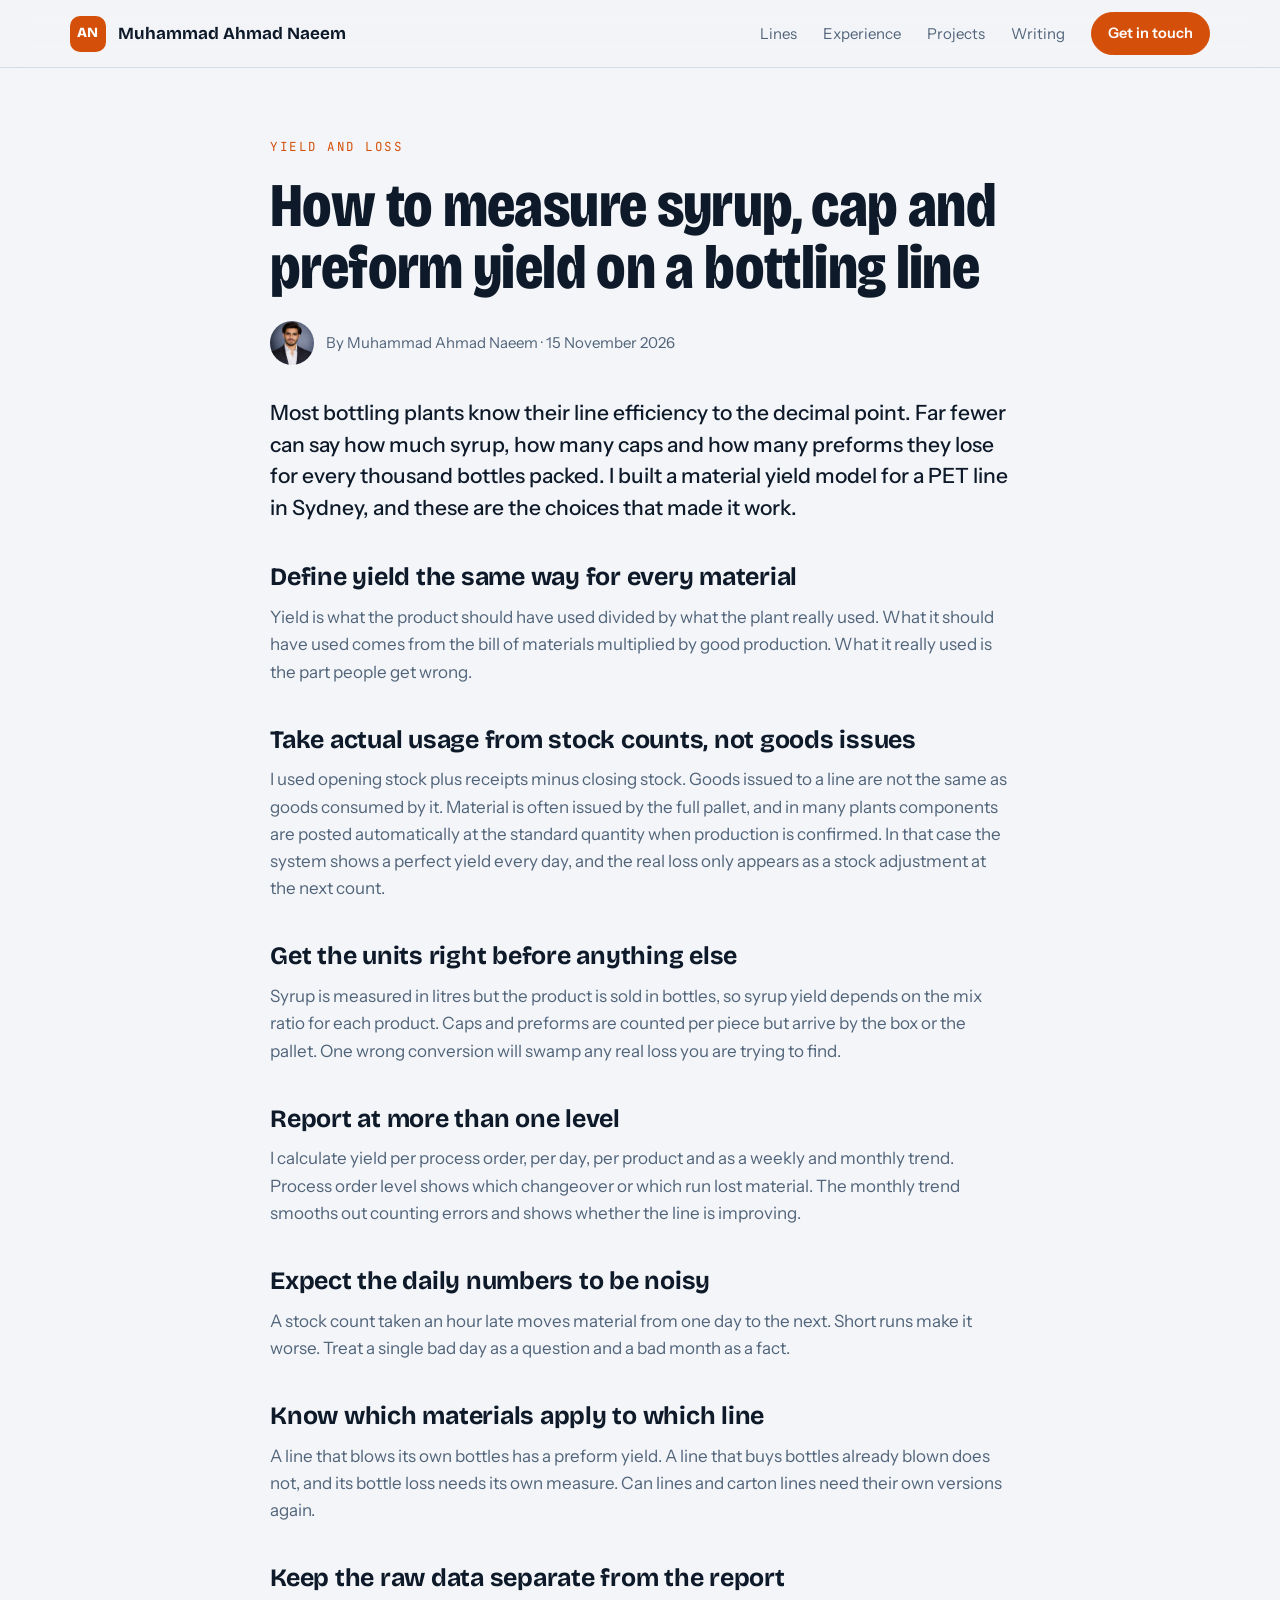
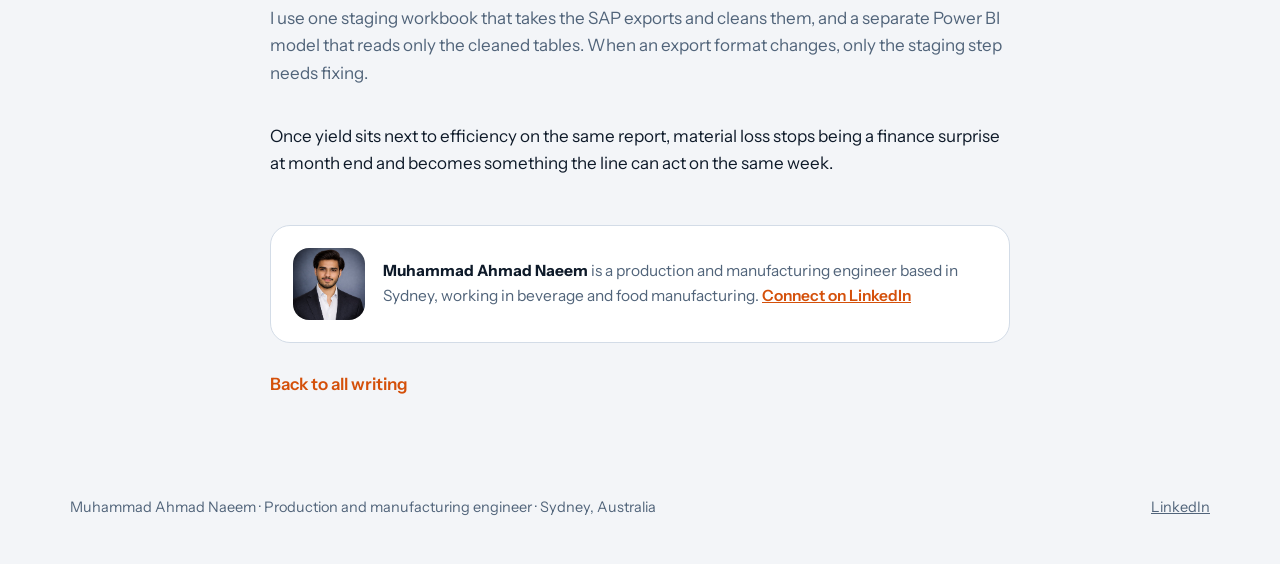
==== measuring-material-yield-on-a-bottling-line.html @ 39c2a329 "Publish personal site" ====
<!DOCTYPE html>
<html lang="en-AU"><head><meta charset="utf-8"><meta name="viewport" content="width=device-width,initial-scale=1,viewport-fit=cover"><meta name="claude:viewport-fit-sides" content="cover"><title>How to measure syrup, cap and preform yield on a bottling line | Muhammad Ahmad Naeem</title><meta name="description" content="The choices that make a material yield model work on a PET line, starting with stock counts instead of goods issues."><meta name="author" content="Muhammad Ahmad Naeem"><link rel="canonical" href="https://ahmadnaeempbc.github.io/measuring-material-yield-on-a-bottling-line.html"><link rel="icon" href="data:image/svg+xml,%3Csvg xmlns='http://www.w3.org/2000/svg' viewBox='0 0 64 64'%3E%3Crect width='64' height='64' rx='14' fill='%23ff7a1a'/%3E%3Ctext x='32' y='43' font-family='Arial,sans-serif' font-weight='700' font-size='28' text-anchor='middle' fill='%230b1420'%3EAN%3C/text%3E%3C/svg%3E"><meta property="og:type" content="article"><meta property="og:title" content="How to measure syrup, cap and preform yield on a bottling line | Muhammad Ahmad Naeem"><meta property="og:description" content="The choices that make a material yield model work on a PET line, starting with stock counts instead of goods issues."><meta property="og:url" content="https://ahmadnaeempbc.github.io/measuring-material-yield-on-a-bottling-line.html"><meta property="og:image" content="https://ahmadnaeempbc.github.io/portrait.jpg"><meta property="og:site_name" content="Muhammad Ahmad Naeem"><meta name="twitter:card" content="summary"><link rel="preconnect" href="https://fonts.googleapis.com"><link rel="preconnect" href="https://fonts.gstatic.com" crossorigin><link rel="stylesheet" href="https://fonts.googleapis.com/css2?family=Bricolage+Grotesque:opsz,wdth,wght@12..96,75..100,400..800&family=Instrument+Sans:wght@400..700&family=JetBrains+Mono:wght@400;500&display=swap"><link rel="stylesheet" href="site.css"><script type="application/ld+json">{"@context": "https://schema.org", "@type": "Article", "headline": "How to measure syrup, cap and preform yield on a bottling line", "description": "The choices that make a material yield model work on a PET line, starting with stock counts instead of goods issues.", "datePublished": "2026-11-15", "dateModified": "2026-11-15", "mainEntityOfPage": "https://ahmadnaeempbc.github.io/measuring-material-yield-on-a-bottling-line.html", "image": "https://ahmadnaeempbc.github.io/portrait.jpg", "author": {"@type": "Person", "@id": "https://ahmadnaeempbc.github.io/#person", "name": "Muhammad Ahmad Naeem", "url": "https://ahmadnaeempbc.github.io/"}}</script></head><body><header class="nav"><div class="wrap"><a class="brand" href="./index.html"><span class="mark">AN</span><span class="full">Muhammad Ahmad Naeem</span></a><nav aria-label="Sections"><a href="./index.html#lines">Lines</a><a href="./index.html#experience">Experience</a><a href="./index.html#work">Projects</a><a href="./index.html#writing">Writing</a><a class="btn solid sm" href="https://www.linkedin.com/in/m-ahmad-naeem-/" rel="me noopener">Get in touch</a></nav></div></header><main class="article"><div class="wrap"><span class="eyebrow">Yield and loss</span><h1>How to measure syrup, cap and preform yield on a bottling line</h1><div class="byline"><img src="portrait.jpg" alt=""><span>By Muhammad Ahmad Naeem · 15 November 2026</span></div><p class="standfirst">Most bottling plants know their line efficiency to the decimal point. Far fewer can say how much syrup, how many caps and how many preforms they lose for every thousand bottles packed. I built a material yield model for a PET line in Sydney, and these are the choices that made it work.</p><h2>Define yield the same way for every material</h2><p class="body">Yield is what the product should have used divided by what the plant really used. What it should have used comes from the bill of materials multiplied by good production. What it really used is the part people get wrong.</p><h2>Take actual usage from stock counts, not goods issues</h2><p class="body">I used opening stock plus receipts minus closing stock. Goods issued to a line are not the same as goods consumed by it. Material is often issued by the full pallet, and in many plants components are posted automatically at the standard quantity when production is confirmed. In that case the system shows a perfect yield every day, and the real loss only appears as a stock adjustment at the next count.</p><h2>Get the units right before anything else</h2><p class="body">Syrup is measured in litres but the product is sold in bottles, so syrup yield depends on the mix ratio for each product. Caps and preforms are counted per piece but arrive by the box or the pallet. One wrong conversion will swamp any real loss you are trying to find.</p><h2>Report at more than one level</h2><p class="body">I calculate yield per process order, per day, per product and as a weekly and monthly trend. Process order level shows which changeover or which run lost material. The monthly trend smooths out counting errors and shows whether the line is improving.</p><h2>Expect the daily numbers to be noisy</h2><p class="body">A stock count taken an hour late moves material from one day to the next. Short runs make it worse. Treat a single bad day as a question and a bad month as a fact.</p><h2>Know which materials apply to which line</h2><p class="body">A line that blows its own bottles has a preform yield. A line that buys bottles already blown does not, and its bottle loss needs its own measure. Can lines and carton lines need their own versions again.</p><h2>Keep the raw data separate from the report</h2><p class="body">I use one staging workbook that takes the SAP exports and cleans them, and a separate Power BI model that reads only the cleaned tables. When an export format changes, only the staging step needs fixing.</p><p class="body" style="margin-top:36px;color:var(--ink)">Once yield sits next to efficiency on the same report, material loss stops being a finance surprise at month end and becomes something the line can act on the same week.</p><div class="author"><img src="portrait.jpg" alt="Portrait of Muhammad Ahmad Naeem"><p><b style="color:var(--ink)">Muhammad Ahmad Naeem</b> is a production and manufacturing engineer based in Sydney, working in beverage and food manufacturing. <a href="https://www.linkedin.com/in/m-ahmad-naeem-/" rel="me noopener">Connect on LinkedIn</a></p></div><a class="back" href="./index.html#writing">Back to all writing</a></div></main><div style="height:64px"></div><footer><div class="wrap"><span>Muhammad Ahmad Naeem · Production and manufacturing engineer · Sydney, Australia</span><a href="https://www.linkedin.com/in/m-ahmad-naeem-/" rel="me noopener">LinkedIn</a></div></footer></body></html>
---- site.css ----
/* Layout: a plant floor at night. Deep navy ground, one high visibility orange, yellow lane marking on the moving belt. */
:root{
  --bg:#0b1420; --bg2:#0f1b2b; --surface:#142235; --line:#243850; --ink:#eef3f8; --muted:#9db0c6;
  --accent:#ff7a1a; --accent-ink:#1b0d02; --steel:#8fb4e0; --lane:#f6c945; --shadow:0 24px 60px -28px rgba(0,0,0,.7);
  --display:"Bricolage Grotesque","Arial Narrow",Arial,sans-serif;
  --body:"Instrument Sans","Segoe UI",system-ui,sans-serif;
  --mono:"JetBrains Mono",ui-monospace,Menlo,Consolas,monospace;
  color-scheme:dark;
}
@media (prefers-color-scheme: light){
  :root:not([data-theme="dark"]){
    --bg:#f3f5f8; --bg2:#e8edf3; --surface:#ffffff; --line:#d3dce7; --ink:#0e1a29; --muted:#51647a;
    --accent:#d4500a; --accent-ink:#ffffff; --steel:#2f5d94; --lane:#c79a06; --shadow:0 24px 50px -30px rgba(14,26,41,.35); color-scheme:light;
  }
}
:root[data-theme="light"]{
  --bg:#f3f5f8; --bg2:#e8edf3; --surface:#ffffff; --line:#d3dce7; --ink:#0e1a29; --muted:#51647a;
  --accent:#d4500a; --accent-ink:#ffffff; --steel:#2f5d94; --lane:#c79a06; --shadow:0 24px 50px -30px rgba(14,26,41,.35); color-scheme:light;
}
*{box-sizing:border-box}
html{-webkit-text-size-adjust:100%;scroll-behavior:smooth;scroll-padding-top:84px}
body{margin:0;background:var(--bg);color:var(--ink);font-family:var(--body);font-size:17px;line-height:1.6;-webkit-font-smoothing:antialiased}
img{max-width:100%;display:block}
a{color:inherit}
.wrap{max-width:1180px;margin-inline:auto;padding-left:max(20px,env(safe-area-inset-left,0px));padding-right:max(20px,env(safe-area-inset-right,0px))}
h1,h2,h3{font-family:var(--display);margin:0;line-height:1.05;text-wrap:balance;letter-spacing:-.01em}
p{margin:0}
:focus-visible{outline:2px solid var(--accent);outline-offset:3px;border-radius:4px}
.eyebrow{font-family:var(--mono);font-size:12.5px;letter-spacing:.12em;text-transform:uppercase;color:var(--accent)}
.muted{color:var(--muted)}

/* nav */
.nav{position:sticky;top:env(safe-area-inset-top,0px);z-index:20;background:color-mix(in srgb,var(--bg) 82%,transparent);backdrop-filter:blur(14px);-webkit-backdrop-filter:blur(14px);border-bottom:1px solid var(--line)}
.nav .wrap{display:flex;align-items:center;justify-content:space-between;gap:16px;padding-block:12px}
.brand{display:flex;align-items:center;gap:12px;text-decoration:none;font-family:var(--display);font-weight:700;font-size:17px}
.mark{display:grid;place-items:center;width:36px;height:36px;border-radius:10px;background:var(--accent);color:var(--accent-ink);font-size:14px;font-weight:800;letter-spacing:.02em}
.nav nav{display:flex;align-items:center;gap:26px}
.nav nav a{font-size:15px;color:var(--muted);text-decoration:none}
.nav nav a:hover{color:var(--ink)}
.btn{display:inline-flex;align-items:center;gap:10px;padding:13px 22px;border-radius:999px;font-weight:600;font-size:15.5px;text-decoration:none;border:1.5px solid var(--accent);transition:transform .15s,background-color .15s,color .15s}
.btn.solid{background:var(--accent);color:var(--accent-ink)}
.btn.line{color:var(--ink);border-color:var(--line)}
.btn:hover{transform:translateY(-2px)}
.btn.line:hover{border-color:var(--accent)}
.btn.sm{padding:9px 16px;font-size:14.5px}
.arrow{width:16px;height:16px;flex:none}

/* hero */
.hero{position:relative;overflow:hidden;background:
  linear-gradient(var(--bg),transparent 30%),
  linear-gradient(to right,color-mix(in srgb,var(--line) 55%,transparent) 1px,transparent 1px) 0 0/56px 56px,
  linear-gradient(to bottom,color-mix(in srgb,var(--line) 55%,transparent) 1px,transparent 1px) 0 0/56px 56px,var(--bg)}
.hero::after{content:"";position:absolute;inset:auto 0 0 0;height:160px;background:linear-gradient(transparent,var(--bg));pointer-events:none}
.hero .wrap{position:relative;z-index:1;display:grid;grid-template-columns:minmax(0,1.15fr) minmax(0,.85fr);gap:56px;align-items:center;padding-block:72px 84px}
.status{display:inline-flex;align-items:center;gap:10px;padding:7px 14px 7px 12px;border:1px solid var(--line);border-radius:999px;background:var(--surface);font-family:var(--mono);font-size:12.5px;letter-spacing:.06em;text-transform:uppercase;color:var(--muted)}
.status i{width:8px;height:8px;border-radius:50%;background:var(--accent);box-shadow:0 0 0 0 color-mix(in srgb,var(--accent) 60%,transparent)}
.hero h1{margin-top:22px;font-size:clamp(46px,7.6vw,96px);font-weight:800;font-stretch:80%;line-height:.94;letter-spacing:-.02em}
.hero h1 span{display:block}
.hero h1 .hl{color:var(--accent)}
.hero .lede{margin-top:24px;font-size:clamp(19px,2.1vw,23px);line-height:1.42;font-weight:500;max-width:34ch}
.hero .about{margin-top:16px;max-width:54ch;color:var(--muted)}
.cta{display:flex;flex-wrap:wrap;gap:12px;margin-top:30px}
.firms{margin-top:38px;display:flex;flex-wrap:wrap;gap:8px 22px;align-items:baseline;font-family:var(--display);font-weight:700;font-size:19px;color:var(--muted)}
.firms small{font-family:var(--mono);font-weight:400;font-size:12px;letter-spacing:.1em;text-transform:uppercase;width:100%}
.shot{position:relative;min-width:0;max-width:440px;justify-self:end;width:100%}
.shot::before{content:"";position:absolute;inset:26px -18px -18px 26px;border-radius:30px;background:var(--accent)}
.shot img{position:relative;width:100%;height:auto;aspect-ratio:1/1.08;object-fit:cover;border-radius:30px;box-shadow:var(--shadow)}
.chip{position:absolute;z-index:2;background:var(--surface);border:1px solid var(--line);border-radius:14px;padding:11px 15px;box-shadow:var(--shadow);font-size:13.5px;line-height:1.3;color:var(--muted)}
.chip b{display:block;font-family:var(--display);font-size:21px;font-weight:800;color:var(--ink);font-variant-numeric:tabular-nums}
.chip.c1{left:-34px;top:12%}.chip.c2{right:-26px;top:52%}.chip.c3{left:-20px;bottom:-6px}

/* belt */
.belt{background:var(--bg2);border-block:1px solid var(--line);overflow:hidden;position:relative}
.belt::before,.belt::after{content:"";position:absolute;left:0;right:0;height:3px;background:repeating-linear-gradient(90deg,var(--lane) 0 30px,transparent 30px 48px)}
.belt::before{top:7px}.belt::after{bottom:7px}
.track{display:flex;width:max-content;padding-block:24px;animation:run 46s linear infinite}
.track ul{display:flex;list-style:none;margin:0;padding:0}
.track li{display:flex;align-items:center;gap:28px;padding-right:28px;font-family:var(--display);font-weight:700;font-stretch:88%;font-size:clamp(20px,2.6vw,30px);white-space:nowrap}
.track li::after{content:"";width:9px;height:9px;background:var(--accent);transform:rotate(45deg);flex:none}
@keyframes run{to{transform:translateX(-50%)}}

/* sections */
section{padding-block:84px 0}
.head{display:grid;gap:14px;max-width:760px}
.head h2{font-size:clamp(32px,4.6vw,54px);font-weight:800;font-stretch:84%}
.head p{color:var(--muted);font-size:18px}

.stats{display:grid;grid-template-columns:repeat(4,minmax(0,1fr));gap:0;margin-top:0;border:1px solid var(--line);border-radius:22px;background:var(--surface);overflow:hidden}
.stats div{padding:28px 26px;border-left:1px solid var(--line)}
.stats div:first-child{border-left:0}
.stats b{display:block;font-family:var(--display);font-weight:800;font-stretch:80%;font-size:clamp(34px,4.4vw,54px);line-height:1;font-variant-numeric:tabular-nums}
.stats b em{font-style:normal;color:var(--accent);font-size:.55em;margin-left:4px}
.stats div>span{display:block;margin-top:10px;color:var(--muted);font-size:14.5px;line-height:1.4}

.grid3{display:grid;grid-template-columns:repeat(3,minmax(0,1fr));gap:18px;margin-top:40px}
.card{background:var(--surface);border:1px solid var(--line);border-radius:20px;padding:26px;min-width:0;transition:border-color .2s,transform .2s}
.card:hover{border-color:var(--accent);transform:translateY(-3px)}
.card svg{width:34px;height:34px;color:var(--accent)}
.card h3{font-size:22px;font-weight:700;margin-top:18px}
.card p{margin-top:10px;color:var(--muted);font-size:15.5px;line-height:1.55}

.split{display:grid;grid-template-columns:minmax(0,.8fr) minmax(0,1.2fr);gap:56px;margin-top:44px;align-items:start}
.pin{position:sticky;top:96px}
figure{margin:0;position:relative;border-radius:22px;overflow:hidden;background:var(--bg2)}
figure img{width:100%;height:100%;object-fit:cover}
figcaption{position:absolute;inset:auto 0 0 0;padding:44px 18px 14px;background:linear-gradient(transparent,rgba(5,10,18,.86));color:#f2f5f9;font-family:var(--mono);font-size:12px;letter-spacing:.06em;text-transform:uppercase}
.tl{list-style:none;margin:0;padding:0;border-left:2px solid var(--line)}
.tl>li{position:relative;padding:0 0 38px 30px}
.tl>li:last-child{padding-bottom:0}
.tl>li::before{content:"";position:absolute;left:-8px;top:6px;width:14px;height:14px;border-radius:50%;background:var(--bg);border:3px solid var(--accent)}
.tl .when{font-family:var(--mono);font-size:12.5px;letter-spacing:.06em;text-transform:uppercase;color:var(--muted)}
.tl h3{font-size:24px;font-weight:700;margin-top:6px}
.tl .co{margin-top:4px;color:var(--steel);font-weight:600}
.tl ul{margin:12px 0 0;padding-left:18px;color:var(--muted);font-size:15.5px;display:grid;gap:6px}

.proj{display:grid;grid-template-columns:repeat(2,minmax(0,1fr));gap:18px;margin-top:40px}
.proj .card{display:grid;grid-template-rows:auto auto 1fr auto;gap:0}
.tag{font-family:var(--mono);font-size:12px;letter-spacing:.08em;text-transform:uppercase;color:var(--steel)}
.proj h3{margin-top:12px;font-size:24px}
.result{margin-top:20px;padding-top:16px;border-top:1px dashed var(--line);font-size:15px;color:var(--muted)}
.result b{font-family:var(--display);font-size:26px;font-weight:800;color:var(--accent);margin-right:8px;font-variant-numeric:tabular-nums}

.gallery{display:grid;grid-template-columns:repeat(12,minmax(0,1fr));grid-auto-rows:150px;gap:14px;margin-top:40px}
.gallery figure:nth-child(1){grid-column:span 5;grid-row:span 3}
.gallery figure:nth-child(2){grid-column:span 4;grid-row:span 2}
.gallery figure:nth-child(3){grid-column:span 3;grid-row:span 2}
.gallery figure:nth-child(4){grid-column:span 3;grid-row:span 2}
.gallery figure:nth-child(5){grid-column:span 4;grid-row:span 2}
.gallery figure:nth-child(6){grid-column:span 5;grid-row:span 1;display:grid;place-items:center;padding:20px;text-align:center}
.gallery figure:nth-child(6) p{font-family:var(--display);font-weight:700;font-size:20px;line-height:1.2}
.gallery img{transition:transform .5s}
.gallery figure:hover img{transform:scale(1.04)}

.two{display:grid;grid-template-columns:repeat(2,minmax(0,1fr));gap:18px;margin-top:40px}
.list{list-style:none;margin:16px 0 0;padding:0}
.list li{display:grid;grid-template-columns:minmax(0,1fr);gap:2px;padding:14px 0;border-top:1px solid var(--line)}
.list b{font-weight:600}
.list span{color:var(--muted);font-size:15px}
.pills{display:flex;flex-wrap:wrap;gap:8px;margin-top:14px}
.pills li{list-style:none;padding:7px 13px;border:1px solid var(--line);border-radius:999px;font-size:14.5px;background:var(--bg2)}
.pills{padding:0}

.posts{display:grid;grid-template-columns:repeat(3,minmax(0,1fr));gap:18px;margin-top:40px}
.posts a{text-decoration:none;display:grid;grid-template-rows:auto 1fr auto;gap:14px}
.posts h3{font-size:22px;line-height:1.15;margin-top:0}
.posts .more{color:var(--accent);font-weight:600;font-size:15px}

.facts{margin:36px 0 0;display:grid;grid-template-columns:repeat(2,minmax(0,1fr));gap:0 48px}
.facts div{padding:18px 0;border-top:1px solid var(--line)}
.facts dt{font-family:var(--display);font-weight:700;font-size:18px}
.facts dd{margin:6px 0 0;color:var(--muted);font-size:15.5px}

.call{margin-top:84px}
.call .box{position:relative;overflow:hidden;border-radius:28px;background:var(--accent);color:var(--accent-ink);padding:56px;display:grid;grid-template-columns:minmax(0,1fr) auto;gap:32px;align-items:center}
.call h2{font-size:clamp(30px,4.6vw,54px);font-weight:800;font-stretch:84%}
.call p{margin-top:14px;max-width:52ch;font-size:18px}
.call .btn{background:var(--accent-ink);color:var(--accent);border-color:var(--accent-ink)}
footer .wrap{padding-block:34px 44px;display:flex;flex-wrap:wrap;gap:10px 24px;justify-content:space-between;color:var(--muted);font-size:14.5px}

/* article pages */
.article .wrap{max-width:780px;padding-block:64px 0}
.article h1{margin-top:16px;font-size:clamp(36px,5.6vw,62px);font-weight:800;font-stretch:82%;line-height:1}
.byline{margin-top:22px;display:flex;align-items:center;gap:12px;font-size:15px;color:var(--muted)}
.byline img{width:44px;height:44px;border-radius:50%;object-fit:cover}
.standfirst{margin-top:32px;font-size:21px;line-height:1.5;font-weight:500}
.article h2{margin-top:40px;font-size:25px;font-weight:700;line-height:1.15}
.article h2+p,.article .standfirst+p{margin-top:12px}
.article p.body{margin-top:12px;color:var(--muted)}
.article ol{margin:14px 0 0;padding-left:22px;display:grid;gap:8px;color:var(--muted)}
.author{margin-top:48px;display:flex;gap:18px;align-items:center;padding:22px;border:1px solid var(--line);border-radius:20px;background:var(--surface)}
.author img{width:72px;height:72px;border-radius:16px;object-fit:cover;flex:none}
.author p{font-size:15.5px;color:var(--muted)}
.author a{color:var(--accent);font-weight:600}
.back{display:inline-block;margin-top:28px;color:var(--accent);font-weight:600;text-decoration:none}

@media (max-width:980px){
  .nav nav a:not(.btn){display:none}
  .hero .wrap{grid-template-columns:minmax(0,1fr);gap:48px;padding-block:44px 64px}
  .shot{justify-self:start;max-width:380px;margin-left:8px}
  .chip.c1{left:auto;right:-10px;top:8%}.chip.c2{right:-10px;top:auto;bottom:22%}.chip.c3{left:-8px}
  .stats{grid-template-columns:repeat(2,minmax(0,1fr))}
  .stats div:nth-child(3){border-left:0}
  .stats div:nth-child(n+3){border-top:1px solid var(--line)}
  .grid3,.posts{grid-template-columns:minmax(0,1fr)}
  .split{grid-template-columns:minmax(0,1fr);gap:32px}
  .pin{position:static;max-width:520px}
  .proj,.two,.facts{grid-template-columns:minmax(0,1fr)}
  .gallery{grid-template-columns:repeat(2,minmax(0,1fr));grid-auto-rows:190px}
  .gallery figure:nth-child(n){grid-column:span 1;grid-row:span 1}
  .gallery figure:nth-child(1),.gallery figure:nth-child(6){grid-column:span 2}
  .gallery figure:nth-child(1){grid-row:span 2}
  .call .box{grid-template-columns:minmax(0,1fr);padding:36px 26px}
  section{padding-top:64px}
}
@media (max-width:520px){
  .brand span.full{display:none}
  .chip{padding:9px 12px;font-size:12.5px}.chip b{font-size:18px}
  .shot{max-width:calc(100% - 26px)}
  .stats div{padding:22px 18px}
}
@media (prefers-reduced-motion:reduce){
  html{scroll-behavior:auto}
  .track{animation:none;flex-wrap:wrap;width:auto}
  .track ul{flex-wrap:wrap;row-gap:10px;padding-inline:20px}
  .track ul[aria-hidden]{display:none}
  .btn,.card,.gallery img{transition:none}
}
@media (prefers-reduced-motion:no-preference){
  .status i{animation:pulse 2.2s infinite}
  @keyframes pulse{70%{box-shadow:0 0 0 9px transparent}100%{box-shadow:0 0 0 0 transparent}}
  .hero h1 span,.hero .lede,.hero .about,.hero .cta,.shot{animation:rise .7s both cubic-bezier(.2,.7,.2,1)}
  .hero h1 span:nth-child(2){animation-delay:.07s}.hero h1 span:nth-child(3){animation-delay:.14s}
  .hero .lede{animation-delay:.22s}.hero .about{animation-delay:.28s}.hero .cta{animation-delay:.34s}.shot{animation-delay:.2s}
  @keyframes rise{from{opacity:0;transform:translateY(18px)}}
}
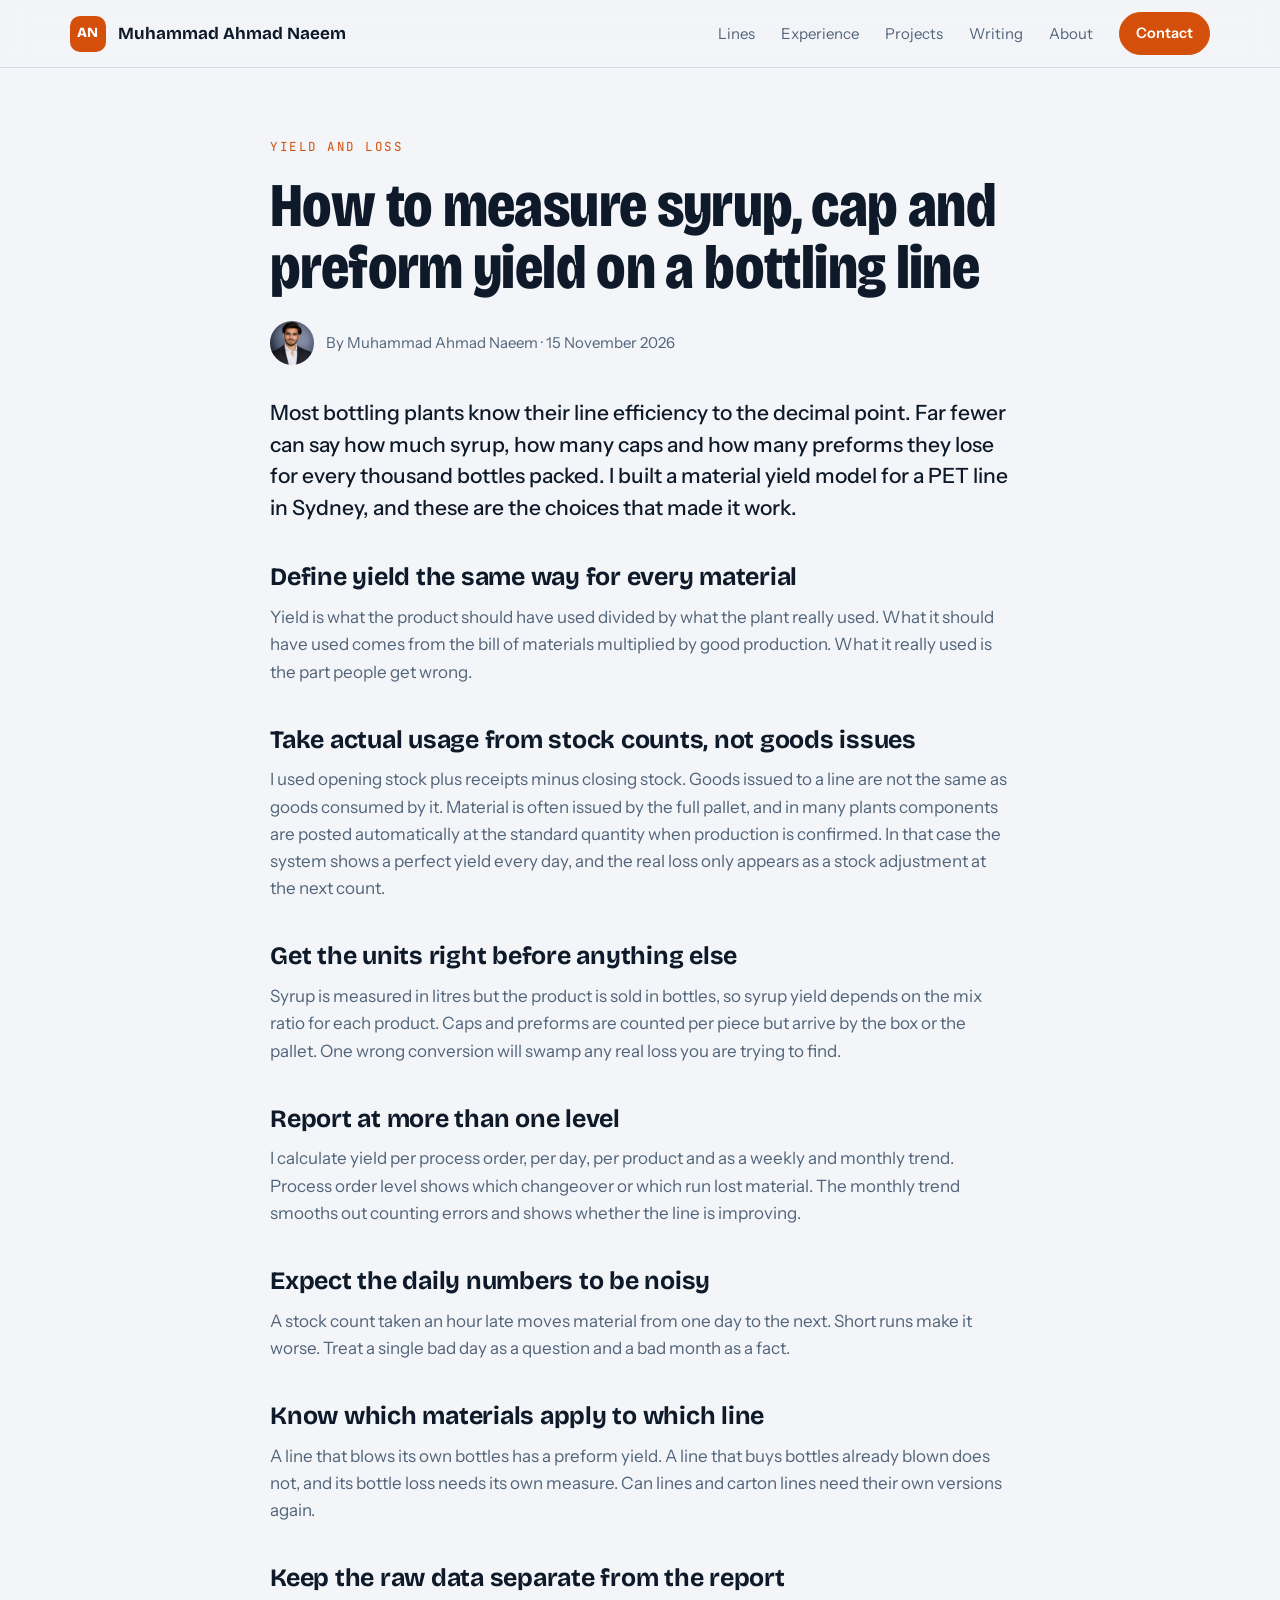
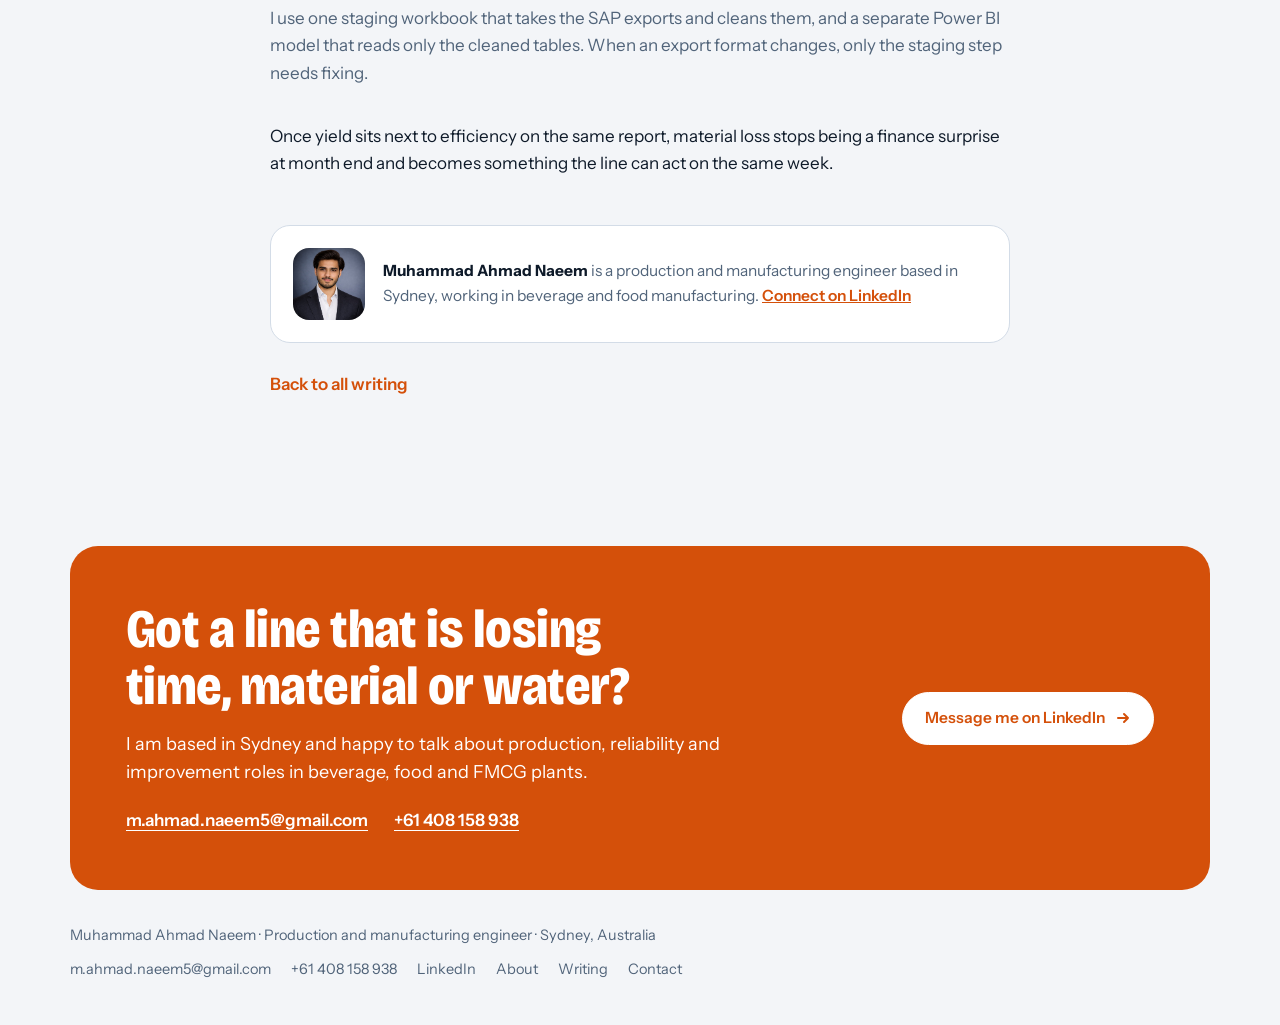
==== commit 10ac4b49: "Add contact details, about, writing and seven new articles" ====
--- a/measuring-material-yield-on-a-bottling-line.html
+++ b/measuring-material-yield-on-a-bottling-line.html
@@ -1,2 +1,2 @@
 <!DOCTYPE html>
-<html lang="en-AU"><head><meta charset="utf-8"><meta name="viewport" content="width=device-width,initial-scale=1,viewport-fit=cover"><meta name="claude:viewport-fit-sides" content="cover"><title>How to measure syrup, cap and preform yield on a bottling line | Muhammad Ahmad Naeem</title><meta name="description" content="The choices that make a material yield model work on a PET line, starting with stock counts instead of goods issues."><meta name="author" content="Muhammad Ahmad Naeem"><link rel="canonical" href="https://ahmadnaeempbc.github.io/measuring-material-yield-on-a-bottling-line.html"><link rel="icon" href="data:image/svg+xml,%3Csvg xmlns='http://www.w3.org/2000/svg' viewBox='0 0 64 64'%3E%3Crect width='64' height='64' rx='14' fill='%23ff7a1a'/%3E%3Ctext x='32' y='43' font-family='Arial,sans-serif' font-weight='700' font-size='28' text-anchor='middle' fill='%230b1420'%3EAN%3C/text%3E%3C/svg%3E"><meta property="og:type" content="article"><meta property="og:title" content="How to measure syrup, cap and preform yield on a bottling line | Muhammad Ahmad Naeem"><meta property="og:description" content="The choices that make a material yield model work on a PET line, starting with stock counts instead of goods issues."><meta property="og:url" content="https://ahmadnaeempbc.github.io/measuring-material-yield-on-a-bottling-line.html"><meta property="og:image" content="https://ahmadnaeempbc.github.io/portrait.jpg"><meta property="og:site_name" content="Muhammad Ahmad Naeem"><meta name="twitter:card" content="summary"><link rel="preconnect" href="https://fonts.googleapis.com"><link rel="preconnect" href="https://fonts.gstatic.com" crossorigin><link rel="stylesheet" href="https://fonts.googleapis.com/css2?family=Bricolage+Grotesque:opsz,wdth,wght@12..96,75..100,400..800&family=Instrument+Sans:wght@400..700&family=JetBrains+Mono:wght@400;500&display=swap"><link rel="stylesheet" href="site.css"><script type="application/ld+json">{"@context": "https://schema.org", "@type": "Article", "headline": "How to measure syrup, cap and preform yield on a bottling line", "description": "The choices that make a material yield model work on a PET line, starting with stock counts instead of goods issues.", "datePublished": "2026-11-15", "dateModified": "2026-11-15", "mainEntityOfPage": "https://ahmadnaeempbc.github.io/measuring-material-yield-on-a-bottling-line.html", "image": "https://ahmadnaeempbc.github.io/portrait.jpg", "author": {"@type": "Person", "@id": "https://ahmadnaeempbc.github.io/#person", "name": "Muhammad Ahmad Naeem", "url": "https://ahmadnaeempbc.github.io/"}}</script></head><body><header class="nav"><div class="wrap"><a class="brand" href="./index.html"><span class="mark">AN</span><span class="full">Muhammad Ahmad Naeem</span></a><nav aria-label="Sections"><a href="./index.html#lines">Lines</a><a href="./index.html#experience">Experience</a><a href="./index.html#work">Projects</a><a href="./index.html#writing">Writing</a><a class="btn solid sm" href="https://www.linkedin.com/in/m-ahmad-naeem-/" rel="me noopener">Get in touch</a></nav></div></header><main class="article"><div class="wrap"><span class="eyebrow">Yield and loss</span><h1>How to measure syrup, cap and preform yield on a bottling line</h1><div class="byline"><img src="portrait.jpg" alt=""><span>By Muhammad Ahmad Naeem · 15 November 2026</span></div><p class="standfirst">Most bottling plants know their line efficiency to the decimal point. Far fewer can say how much syrup, how many caps and how many preforms they lose for every thousand bottles packed. I built a material yield model for a PET line in Sydney, and these are the choices that made it work.</p><h2>Define yield the same way for every material</h2><p class="body">Yield is what the product should have used divided by what the plant really used. What it should have used comes from the bill of materials multiplied by good production. What it really used is the part people get wrong.</p><h2>Take actual usage from stock counts, not goods issues</h2><p class="body">I used opening stock plus receipts minus closing stock. Goods issued to a line are not the same as goods consumed by it. Material is often issued by the full pallet, and in many plants components are posted automatically at the standard quantity when production is confirmed. In that case the system shows a perfect yield every day, and the real loss only appears as a stock adjustment at the next count.</p><h2>Get the units right before anything else</h2><p class="body">Syrup is measured in litres but the product is sold in bottles, so syrup yield depends on the mix ratio for each product. Caps and preforms are counted per piece but arrive by the box or the pallet. One wrong conversion will swamp any real loss you are trying to find.</p><h2>Report at more than one level</h2><p class="body">I calculate yield per process order, per day, per product and as a weekly and monthly trend. Process order level shows which changeover or which run lost material. The monthly trend smooths out counting errors and shows whether the line is improving.</p><h2>Expect the daily numbers to be noisy</h2><p class="body">A stock count taken an hour late moves material from one day to the next. Short runs make it worse. Treat a single bad day as a question and a bad month as a fact.</p><h2>Know which materials apply to which line</h2><p class="body">A line that blows its own bottles has a preform yield. A line that buys bottles already blown does not, and its bottle loss needs its own measure. Can lines and carton lines need their own versions again.</p><h2>Keep the raw data separate from the report</h2><p class="body">I use one staging workbook that takes the SAP exports and cleans them, and a separate Power BI model that reads only the cleaned tables. When an export format changes, only the staging step needs fixing.</p><p class="body" style="margin-top:36px;color:var(--ink)">Once yield sits next to efficiency on the same report, material loss stops being a finance surprise at month end and becomes something the line can act on the same week.</p><div class="author"><img src="portrait.jpg" alt="Portrait of Muhammad Ahmad Naeem"><p><b style="color:var(--ink)">Muhammad Ahmad Naeem</b> is a production and manufacturing engineer based in Sydney, working in beverage and food manufacturing. <a href="https://www.linkedin.com/in/m-ahmad-naeem-/" rel="me noopener">Connect on LinkedIn</a></p></div><a class="back" href="./index.html#writing">Back to all writing</a></div></main><div style="height:64px"></div><footer><div class="wrap"><span>Muhammad Ahmad Naeem · Production and manufacturing engineer · Sydney, Australia</span><a href="https://www.linkedin.com/in/m-ahmad-naeem-/" rel="me noopener">LinkedIn</a></div></footer></body></html>+<html lang="en-AU"><head><meta charset="utf-8"><meta name="viewport" content="width=device-width,initial-scale=1,viewport-fit=cover"><meta name="claude:viewport-fit-sides" content="cover"><title>How to measure syrup, cap and preform yield on a bottling line | Muhammad Ahmad Naeem</title><meta name="description" content="The choices that make a material yield model work on a PET line, starting with stock counts instead of goods issues."><meta name="author" content="Muhammad Ahmad Naeem"><link rel="canonical" href="https://ahmadnaeempbc.github.io/measuring-material-yield-on-a-bottling-line.html"><link rel="icon" href="data:image/svg+xml,%3Csvg xmlns='http://www.w3.org/2000/svg' viewBox='0 0 64 64'%3E%3Crect width='64' height='64' rx='14' fill='%23ff7a1a'/%3E%3Ctext x='32' y='43' font-family='Arial,sans-serif' font-weight='700' font-size='28' text-anchor='middle' fill='%230b1420'%3EAN%3C/text%3E%3C/svg%3E"><meta property="og:type" content="article"><meta property="og:title" content="How to measure syrup, cap and preform yield on a bottling line | Muhammad Ahmad Naeem"><meta property="og:description" content="The choices that make a material yield model work on a PET line, starting with stock counts instead of goods issues."><meta property="og:url" content="https://ahmadnaeempbc.github.io/measuring-material-yield-on-a-bottling-line.html"><meta property="og:image" content="https://ahmadnaeempbc.github.io/portrait.jpg"><meta property="og:site_name" content="Muhammad Ahmad Naeem"><meta name="twitter:card" content="summary"><link rel="preconnect" href="https://fonts.googleapis.com"><link rel="preconnect" href="https://fonts.gstatic.com" crossorigin><link rel="stylesheet" href="https://fonts.googleapis.com/css2?family=Bricolage+Grotesque:opsz,wdth,wght@12..96,75..100,400..800&family=Instrument+Sans:wght@400..700&family=JetBrains+Mono:wght@400;500&display=swap"><link rel="stylesheet" href="site.css"><script type="application/ld+json">{"@context": "https://schema.org", "@type": "Article", "headline": "How to measure syrup, cap and preform yield on a bottling line", "description": "The choices that make a material yield model work on a PET line, starting with stock counts instead of goods issues.", "datePublished": "2026-11-15", "dateModified": "2026-11-15", "mainEntityOfPage": "https://ahmadnaeempbc.github.io/measuring-material-yield-on-a-bottling-line.html", "image": "https://ahmadnaeempbc.github.io/portrait.jpg", "author": {"@type": "Person", "@id": "https://ahmadnaeempbc.github.io/#person", "name": "Muhammad Ahmad Naeem", "url": "https://ahmadnaeempbc.github.io/"}}</script></head><body><header class="nav"><div class="wrap"><a class="brand" href="./index.html"><span class="mark">AN</span><span class="full">Muhammad Ahmad Naeem</span></a><nav aria-label="Sections"><a href="./index.html#lines">Lines</a><a href="./index.html#experience">Experience</a><a href="./index.html#work">Projects</a><a href="writing.html">Writing</a><a href="about.html">About</a><a class="btn solid sm" href="contact.html">Contact</a></nav></div></header><main class="article"><div class="wrap"><span class="eyebrow">Yield and loss</span><h1>How to measure syrup, cap and preform yield on a bottling line</h1><div class="byline"><img src="portrait.jpg" alt=""><span>By Muhammad Ahmad Naeem · 15 November 2026</span></div><p class="standfirst">Most bottling plants know their line efficiency to the decimal point. Far fewer can say how much syrup, how many caps and how many preforms they lose for every thousand bottles packed. I built a material yield model for a PET line in Sydney, and these are the choices that made it work.</p><h2>Define yield the same way for every material</h2><p class="body">Yield is what the product should have used divided by what the plant really used. What it should have used comes from the bill of materials multiplied by good production. What it really used is the part people get wrong.</p><h2>Take actual usage from stock counts, not goods issues</h2><p class="body">I used opening stock plus receipts minus closing stock. Goods issued to a line are not the same as goods consumed by it. Material is often issued by the full pallet, and in many plants components are posted automatically at the standard quantity when production is confirmed. In that case the system shows a perfect yield every day, and the real loss only appears as a stock adjustment at the next count.</p><h2>Get the units right before anything else</h2><p class="body">Syrup is measured in litres but the product is sold in bottles, so syrup yield depends on the mix ratio for each product. Caps and preforms are counted per piece but arrive by the box or the pallet. One wrong conversion will swamp any real loss you are trying to find.</p><h2>Report at more than one level</h2><p class="body">I calculate yield per process order, per day, per product and as a weekly and monthly trend. Process order level shows which changeover or which run lost material. The monthly trend smooths out counting errors and shows whether the line is improving.</p><h2>Expect the daily numbers to be noisy</h2><p class="body">A stock count taken an hour late moves material from one day to the next. Short runs make it worse. Treat a single bad day as a question and a bad month as a fact.</p><h2>Know which materials apply to which line</h2><p class="body">A line that blows its own bottles has a preform yield. A line that buys bottles already blown does not, and its bottle loss needs its own measure. Can lines and carton lines need their own versions again.</p><h2>Keep the raw data separate from the report</h2><p class="body">I use one staging workbook that takes the SAP exports and cleans them, and a separate Power BI model that reads only the cleaned tables. When an export format changes, only the staging step needs fixing.</p><p class="body" style="margin-top:36px;color:var(--ink)">Once yield sits next to efficiency on the same report, material loss stops being a finance surprise at month end and becomes something the line can act on the same week.</p><div class="author"><img src="portrait.jpg" alt="Portrait of Muhammad Ahmad Naeem"><p><b style="color:var(--ink)">Muhammad Ahmad Naeem</b> is a production and manufacturing engineer based in Sydney, working in beverage and food manufacturing. <a href="https://www.linkedin.com/in/m-ahmad-naeem-/" rel="me noopener">Connect on LinkedIn</a></p></div><a class="back" href="writing.html">Back to all writing</a></div></main><div style="height:64px"></div><section class="call" id="contact" style="padding-top:0"><div class="wrap"><div class="box"><div><h2>Got a line that is losing time, material or water?</h2><p>I am based in Sydney and happy to talk about production, reliability and improvement roles in beverage, food and FMCG plants.</p><div class="ways"><a href="mailto:m.ahmad.naeem5@gmail.com">m.ahmad.naeem5@gmail.com</a><a href="tel:+61408158938">+61 408 158 938</a></div></div><a class="btn" href="https://www.linkedin.com/in/m-ahmad-naeem-/" rel="me noopener">Message me on LinkedIn <svg class="arrow" viewBox="0 0 16 16" fill="none" stroke="currentColor" stroke-width="2" stroke-linecap="round" stroke-linejoin="round" aria-hidden="true"><path d="M3 8h10M9 4l4 4-4 4"/></svg></a></div></div></section><footer><div class="wrap"><span>Muhammad Ahmad Naeem · Production and manufacturing engineer · Sydney, Australia</span><nav aria-label="Contact"><a href="mailto:m.ahmad.naeem5@gmail.com">m.ahmad.naeem5@gmail.com</a><a href="tel:+61408158938">+61 408 158 938</a><a href="https://www.linkedin.com/in/m-ahmad-naeem-/" rel="me noopener">LinkedIn</a><a href="about.html">About</a><a href="writing.html">Writing</a><a href="contact.html">Contact</a></nav></div></footer></body></html>
--- a/site.css
+++ b/site.css
@@ -158,6 +158,33 @@
 .call .btn{background:var(--accent-ink);color:var(--accent);border-color:var(--accent-ink)}
 footer .wrap{padding-block:34px 44px;display:flex;flex-wrap:wrap;gap:10px 24px;justify-content:space-between;color:var(--muted);font-size:14.5px}
 
+/* contact and extra pages */
+.reach{margin-top:22px;display:flex;flex-wrap:wrap;gap:8px 22px;font-family:var(--mono);font-size:14px}
+.reach a{text-decoration:none;border-bottom:1px solid var(--line);padding-bottom:2px}
+.reach a:hover{border-color:var(--accent);color:var(--accent)}
+.contacts{display:grid;grid-template-columns:repeat(3,minmax(0,1fr));gap:18px;margin-top:40px}
+.contacts a{text-decoration:none;display:grid;gap:10px;align-content:start}
+.contacts b{font-family:var(--display);font-size:clamp(16px,1.55vw,20px);font-weight:700;overflow-wrap:anywhere;line-height:1.2}
+.contacts span.muted{font-size:15px}
+.ways{margin-top:20px;display:flex;flex-wrap:wrap;gap:8px 26px;font-weight:600;font-size:17px}
+.ways a{text-decoration:underline;text-underline-offset:4px}
+.page .wrap{padding-block:64px 0}
+.page h1{margin-top:16px;font-size:clamp(40px,6.2vw,76px);font-weight:800;font-stretch:82%;line-height:.98}
+.page .lede{margin-top:22px;font-size:21px;line-height:1.5;font-weight:500;max-width:60ch}
+.cols2{display:grid;grid-template-columns:minmax(0,1.25fr) minmax(0,.75fr);gap:56px;margin-top:44px;align-items:start}
+.prose{display:grid;gap:18px;color:var(--muted);font-size:18px;max-width:66ch}
+.prose strong{color:var(--ink)}
+.prose h2{font-size:28px;font-weight:700;color:var(--ink);margin-top:18px}
+.stack{display:grid;gap:18px}
+.stack figure{aspect-ratio:4/5}
+.posts.all{grid-template-columns:repeat(2,minmax(0,1fr))}
+.posts p{color:var(--muted);font-size:15.5px;line-height:1.5}
+.proj .more{display:inline-block;margin-top:14px;color:var(--accent);font-weight:600;font-size:15px;text-decoration:none}
+footer nav{display:flex;flex-wrap:wrap;gap:6px 20px}
+footer a{text-decoration:none}
+footer a:hover{color:var(--accent)}
+@media (max-width:980px){.contacts,.cols2,.posts.all{grid-template-columns:minmax(0,1fr)}.cols2{gap:32px}.stack{grid-template-columns:repeat(2,minmax(0,1fr))}}
+
 /* article pages */
 .article .wrap{max-width:780px;padding-block:64px 0}
 .article h1{margin-top:16px;font-size:clamp(36px,5.6vw,62px);font-weight:800;font-stretch:82%;line-height:1}
